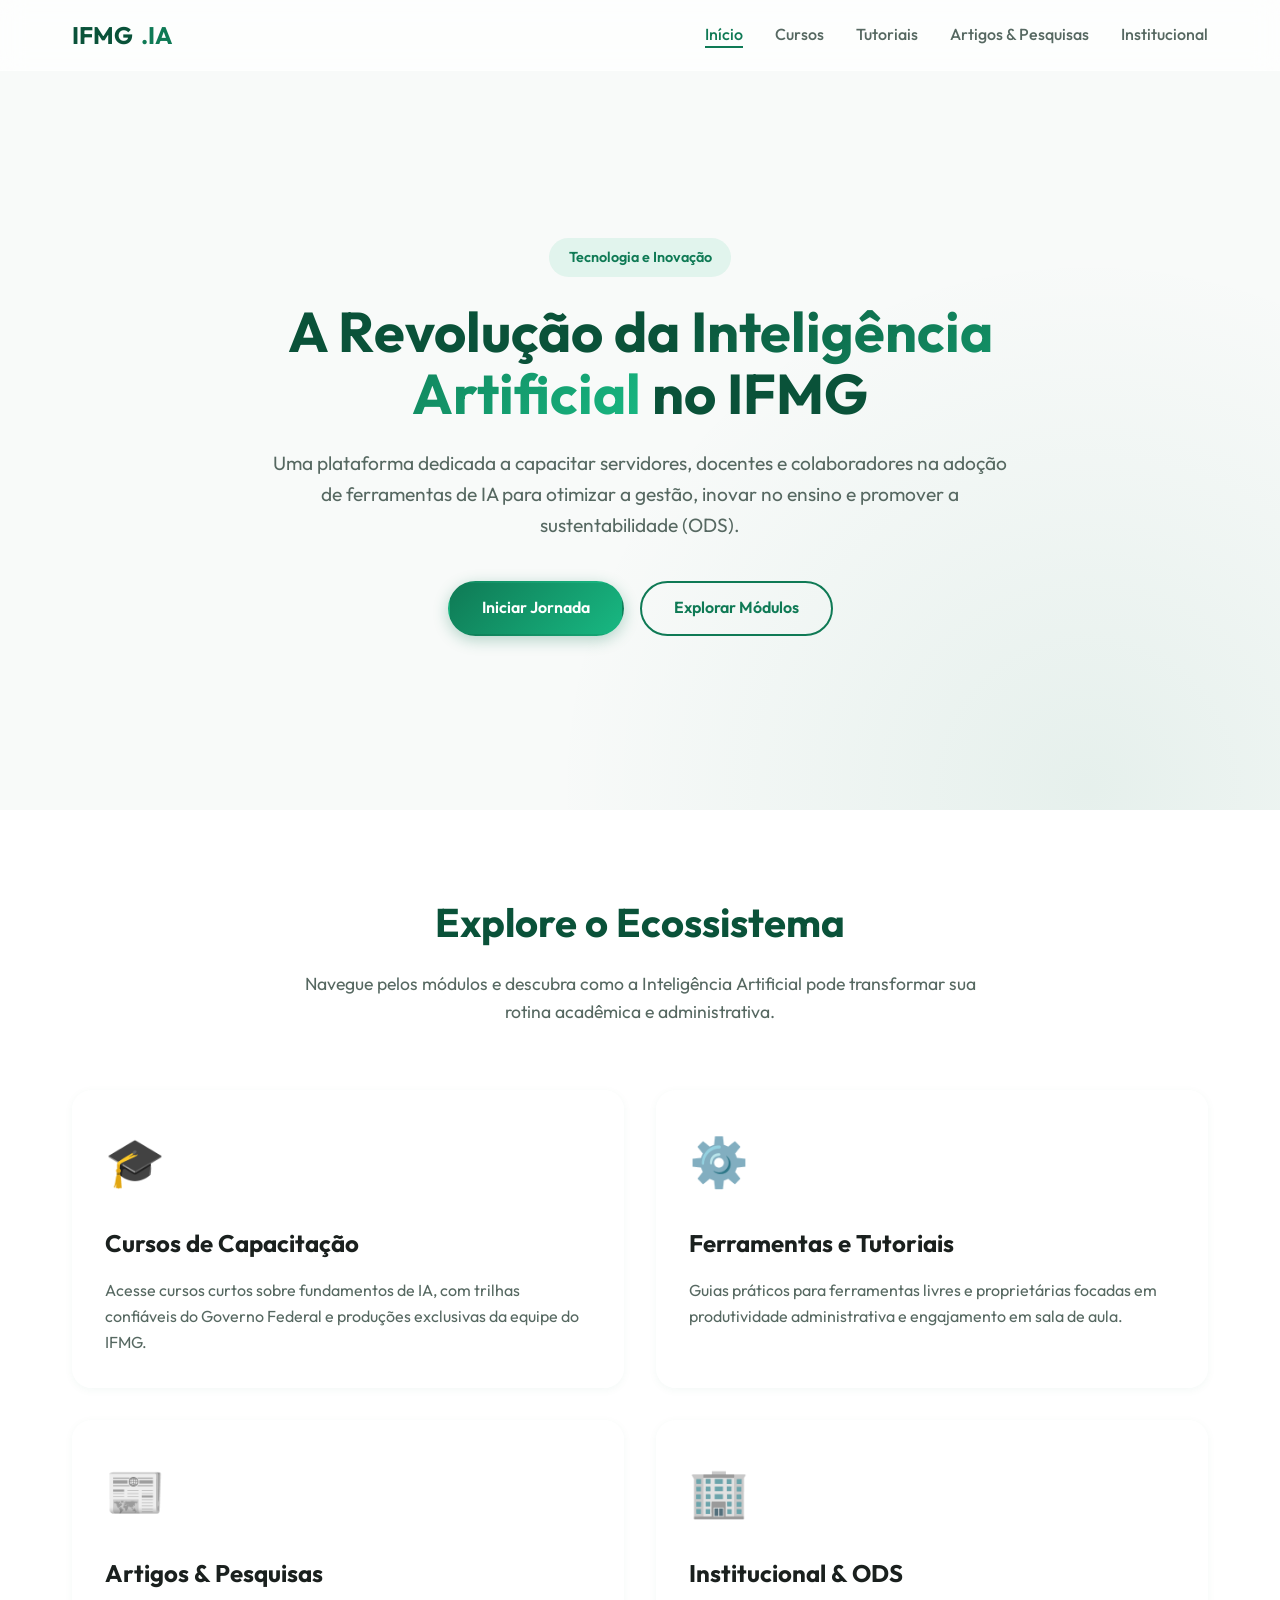
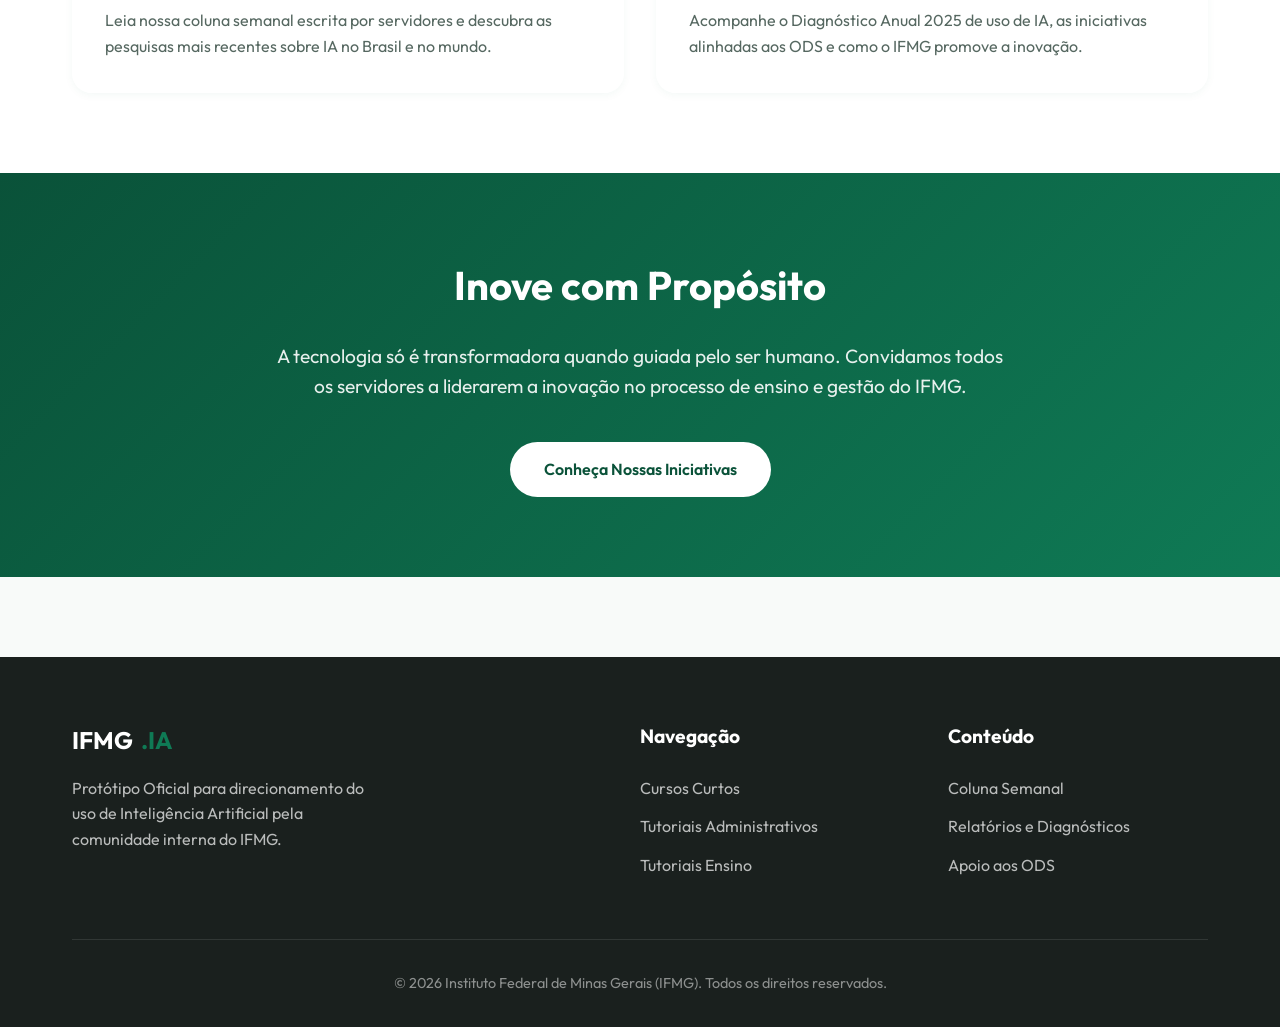
==== index.html @ 98dc353f "Commit inicial: Protótipo da Plataforma IA IFMG" ====
<!DOCTYPE html>
<html lang="pt-BR">
<head>
    <meta charset="UTF-8">
    <meta name="viewport" content="width=device-width, initial-scale=1.0">
    <title>Plataforma de IA | IFMG</title>
    <meta name="description" content="Plataforma oficial do IFMG com direcionamento quanto ao uso de Inteligência Artificial para a comunidade interna.">
    <link rel="stylesheet" href="css/style.css">
</head>
<body>
    <!-- Navbar -->
    <nav class="navbar" id="navbar">
        <div class="container nav-container">
            <a href="index.html" class="logo">IFMG<span>.IA</span></a>
            
            <button class="mobile-menu-btn" id="mobile-menu-btn" aria-label="Menu">
                ☰
            </button>

            <ul class="nav-links" id="nav-links">
                <li><a href="index.html" class="active">Início</a></li>
                <li><a href="cursos.html">Cursos</a></li>
                <li><a href="tutoriais.html">Tutoriais</a></li>
                <li><a href="artigos.html">Artigos & Pesquisas</a></li>
                <li><a href="institucional.html">Institucional</a></li>
            </ul>
        </div>
    </nav>

    <!-- Hero Section -->
    <header class="hero">
        <div class="container hero-content">
            <div class="tag fade-in-up">Tecnologia e Inovação</div>
            <h1 class="fade-in-up" style="transition-delay: 0.1s">
                A Revolução da <span class="gradient-text">Inteligência Artificial</span> no IFMG
            </h1>
            <p class="fade-in-up" style="transition-delay: 0.2s">
                Uma plataforma dedicada a capacitar servidores, docentes e colaboradores na adoção de ferramentas de IA para otimizar a gestão, inovar no ensino e promover a sustentabilidade (ODS).
            </p>
            <div class="hero-buttons fade-in-up" style="transition-delay: 0.3s">
                <a href="cursos.html" class="btn btn-primary">Iniciar Jornada</a>
                <a href="#explore" class="btn btn-outline">Explorar Módulos</a>
            </div>
        </div>
    </header>

    <!-- Modules Section -->
    <section class="section section-bg" id="explore">
        <div class="container">
            <div class="section-header fade-in-up">
                <h2>Explore o Ecossistema</h2>
                <p>Navegue pelos módulos e descubra como a Inteligência Artificial pode transformar sua rotina acadêmica e administrativa.</p>
            </div>
            
            <div class="grid grid-2">
                <!-- Card Cursos -->
                <a href="cursos.html" class="glass-card fade-in-up" style="transition-delay: 0.1s">
                    <div style="font-size: 3rem; margin-bottom: 1.5rem;">🎓</div>
                    <h3>Cursos de Capacitação</h3>
                    <p style="color: var(--text-muted); margin-top: 1rem;">
                        Acesse cursos curtos sobre fundamentos de IA, com trilhas confiáveis do Governo Federal e produções exclusivas da equipe do IFMG.
                    </p>
                </a>

                <!-- Card Tutoriais -->
                <a href="tutoriais.html" class="glass-card fade-in-up" style="transition-delay: 0.2s">
                    <div style="font-size: 3rem; margin-bottom: 1.5rem;">⚙️</div>
                    <h3>Ferramentas e Tutoriais</h3>
                    <p style="color: var(--text-muted); margin-top: 1rem;">
                        Guias práticos para ferramentas livres e proprietárias focadas em produtividade administrativa e engajamento em sala de aula.
                    </p>
                </a>

                <!-- Card Artigos -->
                <a href="artigos.html" class="glass-card fade-in-up" style="transition-delay: 0.3s">
                    <div style="font-size: 3rem; margin-bottom: 1.5rem;">📰</div>
                    <h3>Artigos & Pesquisas</h3>
                    <p style="color: var(--text-muted); margin-top: 1rem;">
                        Leia nossa coluna semanal escrita por servidores e descubra as pesquisas mais recentes sobre IA no Brasil e no mundo.
                    </p>
                </a>

                <!-- Card Institucional -->
                <a href="institucional.html" class="glass-card fade-in-up" style="transition-delay: 0.4s">
                    <div style="font-size: 3rem; margin-bottom: 1.5rem;">🏢</div>
                    <h3>Institucional & ODS</h3>
                    <p style="color: var(--text-muted); margin-top: 1rem;">
                        Acompanhe o Diagnóstico Anual 2025 de uso de IA, as iniciativas alinhadas aos ODS e como o IFMG promove a inovação.
                    </p>
                </a>
            </div>
        </div>
    </section>

    <!-- Inovação Banner -->
    <section class="section" style="background: linear-gradient(135deg, var(--primary-dark), var(--primary)); color: white;">
        <div class="container" style="text-align: center; max-width: 800px;">
            <h2 class="fade-in-up" style="font-size: 2.5rem; margin-bottom: 1.5rem; color: white;">Inove com Propósito</h2>
            <p class="fade-in-up" style="font-size: 1.2rem; margin-bottom: 2.5rem; color: rgba(255,255,255,0.9); transition-delay: 0.1s">
                A tecnologia só é transformadora quando guiada pelo ser humano. Convidamos todos os servidores a liderarem a inovação no processo de ensino e gestão do IFMG.
            </p>
            <a href="institucional.html#inovacao" class="btn fade-in-up" style="background: white; color: var(--primary-dark); transition-delay: 0.2s">Conheça Nossas Iniciativas</a>
        </div>
    </section>

    <!-- Footer -->
    <footer>
        <div class="container">
            <div class="footer-content">
                <div class="footer-brand">
                    <a href="index.html" class="logo">IFMG<span>.IA</span></a>
                    <p>Protótipo Oficial para direcionamento do uso de Inteligência Artificial pela comunidade interna do IFMG.</p>
                </div>
                <div class="footer-links">
                    <h4>Navegação</h4>
                    <ul>
                        <li><a href="cursos.html">Cursos Curtos</a></li>
                        <li><a href="tutoriais.html">Tutoriais Administrativos</a></li>
                        <li><a href="tutoriais.html#ensino">Tutoriais Ensino</a></li>
                    </ul>
                </div>
                <div class="footer-links">
                    <h4>Conteúdo</h4>
                    <ul>
                        <li><a href="artigos.html">Coluna Semanal</a></li>
                        <li><a href="institucional.html">Relatórios e Diagnósticos</a></li>
                        <li><a href="institucional.html">Apoio aos ODS</a></li>
                    </ul>
                </div>
            </div>
            <div class="footer-bottom">
                &copy; 2026 Instituto Federal de Minas Gerais (IFMG). Todos os direitos reservados.
            </div>
        </div>
    </footer>

    <script src="js/main.js"></script>
</body>
</html>
---- css/style.css ----
@import url('https://fonts.googleapis.com/css2?family=Outfit:wght@300;400;500;600;700&display=swap');

:root {
  /* Cores Principais - Tons de Verde Esmeralda (IFMG moderno) */
  --primary: #0F7A55;
  --primary-light: #18B882;
  --primary-dark: #0A5239;
  
  /* Secundárias e Acentos */
  --secondary: #E3352F; /* Vermelho IFMG para destaques sutis */
  --accent: #25C9A4;
  
  /* Tons de Fundo e Superfícies (Modo Light elegante) */
  --bg-color: #F8FAF9;
  --surface: #FFFFFF;
  --surface-glass: rgba(255, 255, 255, 0.7);
  --border-glass: rgba(255, 255, 255, 0.3);
  
  /* Textos */
  --text-main: #1A201E;
  --text-muted: #566861;
  
  /* Utilitários */
  --shadow-sm: 0 2px 8px rgba(15, 122, 85, 0.05);
  --shadow-md: 0 8px 24px rgba(15, 122, 85, 0.1);
  --shadow-lg: 0 16px 40px rgba(15, 122, 85, 0.15);
  
  --radius-md: 12px;
  --radius-lg: 20px;
  --radius-pill: 100px;
  
  --transition: all 0.3s cubic-bezier(0.25, 0.8, 0.25, 1);
}

/* Base Styles */
* {
  margin: 0;
  padding: 0;
  box-sizing: border-box;
}

body {
  font-family: 'Outfit', sans-serif;
  background-color: var(--bg-color);
  color: var(--text-main);
  line-height: 1.6;
  overflow-x: hidden;
  background-image: radial-gradient(circle at 15% 50%, rgba(24, 184, 130, 0.05), transparent 25%),
                    radial-gradient(circle at 85% 30%, rgba(15, 122, 85, 0.08), transparent 25%);
}

a {
  text-decoration: none;
  color: inherit;
}

ul {
  list-style: none;
}

img {
  max-width: 100%;
  height: auto;
  border-radius: var(--radius-md);
}

/* Container */
.container {
  width: 100%;
  max-width: 1200px;
  margin: 0 auto;
  padding: 0 2rem;
}

/* Navbar */
.navbar {
  position: fixed;
  top: 0;
  left: 0;
  width: 100%;
  padding: 1rem 0;
  background: var(--surface-glass);
  backdrop-filter: blur(12px);
  -webkit-backdrop-filter: blur(12px);
  border-bottom: 1px solid rgba(255, 255, 255, 0.5);
  z-index: 1000;
  transition: var(--transition);
}

.navbar.scrolled {
  padding: 0.8rem 0;
  box-shadow: var(--shadow-sm);
  background: rgba(255, 255, 255, 0.9);
}

.nav-container {
  display: flex;
  justify-content: space-between;
  align-items: center;
}

.logo {
  font-size: 1.5rem;
  font-weight: 700;
  color: var(--primary-dark);
  display: flex;
  align-items: center;
  gap: 0.5rem;
}

.logo span {
  color: var(--primary);
}

.logo-img {
  height: 32px;
  width: auto;
}

.nav-links {
  display: flex;
  gap: 2rem;
}

.nav-links a {
  font-weight: 500;
  color: var(--text-muted);
  transition: var(--transition);
  position: relative;
}

.nav-links a::after {
  content: '';
  position: absolute;
  bottom: -4px;
  left: 0;
  width: 0%;
  height: 2px;
  background-color: var(--primary);
  transition: var(--transition);
}

.nav-links a:hover,
.nav-links a.active {
  color: var(--primary);
}

.nav-links a:hover::after,
.nav-links a.active::after {
  width: 100%;
}

/* Mobile Menu Button */
.mobile-menu-btn {
  display: none;
  background: none;
  border: none;
  font-size: 1.5rem;
  color: var(--text-main);
  cursor: pointer;
}

/* Buttons */
.btn {
  display: inline-flex;
  align-items: center;
  justify-content: center;
  padding: 0.8rem 2rem;
  font-weight: 600;
  border-radius: var(--radius-pill);
  transition: var(--transition);
  cursor: pointer;
  border: 2px solid transparent;
}

.btn-primary {
  background: linear-gradient(135deg, var(--primary), var(--primary-light));
  color: white;
  box-shadow: 0 4px 15px rgba(15, 122, 85, 0.3);
}

.btn-primary:hover {
  transform: translateY(-2px);
  box-shadow: 0 6px 20px rgba(15, 122, 85, 0.4);
}

.btn-outline {
  border-color: var(--primary);
  color: var(--primary);
  background: transparent;
}

.btn-outline:hover {
  background: var(--primary);
  color: white;
}

/* Hero Section */
.hero {
  padding: 10rem 0 6rem;
  min-height: 90vh;
  display: flex;
  align-items: center;
  position: relative;
}

.hero-content {
  text-align: center;
  max-width: 800px;
  margin: 0 auto;
}

.hero .tag {
  display: inline-block;
  padding: 0.5rem 1.2rem;
  background: rgba(24, 184, 130, 0.1);
  color: var(--primary);
  border-radius: var(--radius-pill);
  font-weight: 600;
  font-size: 0.9rem;
  margin-bottom: 1.5rem;
}

.hero h1 {
  font-size: 3.5rem;
  font-weight: 700;
  line-height: 1.1;
  margin-bottom: 1.5rem;
  color: var(--primary-dark);
}

.hero .gradient-text {
  background: linear-gradient(135deg, var(--primary-dark), var(--primary-light));
  -webkit-background-clip: text;
  -webkit-text-fill-color: transparent;
  background-clip: text;
}

.hero p {
  font-size: 1.2rem;
  color: var(--text-muted);
  margin-bottom: 2.5rem;
}

.hero-buttons {
  display: flex;
  gap: 1rem;
  justify-content: center;
}

/* Sections */
.section {
  padding: 5rem 0;
}

.section-bg {
  background: var(--surface);
}

.section-header {
  text-align: center;
  margin-bottom: 4rem;
  max-width: 700px;
  margin-left: auto;
  margin-right: auto;
}

.section-header h2 {
  font-size: 2.5rem;
  color: var(--primary-dark);
  margin-bottom: 1rem;
}

.section-header p {
  color: var(--text-muted);
  font-size: 1.1rem;
}

/* Grid Layouts */
.grid {
  display: grid;
  gap: 2rem;
}

.grid-2 { grid-template-columns: repeat(2, 1fr); }
.grid-3 { grid-template-columns: repeat(3, 1fr); }

/* Glass Cards */
.glass-card {
  background: var(--surface-glass);
  backdrop-filter: blur(16px);
  -webkit-backdrop-filter: blur(16px);
  border: 1px solid var(--border-glass);
  border-radius: var(--radius-lg);
  padding: 2rem;
  box-shadow: var(--shadow-sm);
  transition: var(--transition);
  height: 100%;
}

.glass-card:hover {
  transform: translateY(-5px);
  box-shadow: var(--shadow-lg);
  border-color: rgba(24, 184, 130, 0.3);
}

.glass-card h3 {
  font-size: 1.5rem;
  color: var(--text-main);
  margin-bottom: 1rem;
}

/* Content Layouts */
.content-wrapper {
  display: flex;
  flex-direction: column;
  gap: 3rem;
}

.content-block {
  background: var(--surface);
  border-radius: var(--radius-lg);
  padding: 3rem;
  box-shadow: var(--shadow-md);
}

.content-block h2 {
  color: var(--primary-dark);
  font-size: 2rem;
  margin-bottom: 1.5rem;
  border-bottom: 2px solid rgba(24, 184, 130, 0.2);
  padding-bottom: 0.5rem;
  display: inline-block;
}

.content-block p {
  margin-bottom: 1.5rem;
  font-size: 1.1rem;
}

/* List Styling */
.styled-list {
  list-style: none;
  margin-top: 1rem;
}

.styled-list li {
  position: relative;
  padding-left: 2rem;
  margin-bottom: 1rem;
  font-size: 1.1rem;
}

.styled-list li::before {
  content: '✓';
  position: absolute;
  left: 0;
  top: 0;
  color: var(--primary);
  font-weight: bold;
}

/* Badges / Tags */
.badge {
  display: inline-block;
  padding: 0.3rem 0.8rem;
  border-radius: var(--radius-pill);
  font-size: 0.85rem;
  font-weight: 600;
  margin-bottom: 1rem;
}

.badge-free { background: rgba(24, 184, 130, 0.1); color: var(--primary); }
.badge-paid { background: rgba(227, 53, 47, 0.1); color: var(--secondary); }

/* Resource Item */
.resource-item {
  display: flex;
  align-items: flex-start;
  gap: 1.5rem;
  padding: 1.5rem;
  border: 1px solid rgba(0,0,0,0.05);
  border-radius: var(--radius-md);
  margin-bottom: 1.5rem;
  transition: var(--transition);
}

.resource-item:hover {
  border-color: var(--primary-light);
  box-shadow: var(--shadow-sm);
}

.resource-icon {
  font-size: 2.5rem;
  background: rgba(24, 184, 130, 0.1);
  width: 60px;
  height: 60px;
  display: flex;
  align-items: center;
  justify-content: center;
  border-radius: var(--radius-md);
}

.resource-content h4 {
  font-size: 1.2rem;
  margin-bottom: 0.5rem;
}

.resource-meta {
  font-size: 0.9rem;
  color: var(--text-muted);
  display: flex;
  gap: 1rem;
  margin-top: 0.8rem;
}

/* Footer */
footer {
  background: var(--text-main);
  color: white;
  padding: 4rem 0 2rem;
  margin-top: 5rem;
}

.footer-content {
  display: grid;
  grid-template-columns: 2fr 1fr 1fr;
  gap: 3rem;
  margin-bottom: 3rem;
}

.footer-brand .logo {
  color: white;
  margin-bottom: 1rem;
}

.footer-brand p {
  color: rgba(255, 255, 255, 0.7);
  max-width: 300px;
}

.footer-links h4 {
  font-size: 1.2rem;
  margin-bottom: 1.5rem;
}

.footer-links ul li {
  margin-bottom: 0.8rem;
}

.footer-links a {
  color: rgba(255, 255, 255, 0.7);
  transition: var(--transition);
}

.footer-links a:hover {
  color: var(--primary-light);
  padding-left: 5px;
}

.footer-bottom {
  text-align: center;
  padding-top: 2rem;
  border-top: 1px solid rgba(255, 255, 255, 0.1);
  color: rgba(255, 255, 255, 0.5);
  font-size: 0.9rem;
}

/* Animations */
.fade-in-up {
  opacity: 0;
  transform: translateY(30px);
  transition: opacity 0.8s ease, transform 0.8s ease;
}

.fade-in-up.visible {
  opacity: 1;
  transform: translateY(0);
}

/* Responsive */
@media (max-width: 992px) {
  .hero h1 { font-size: 2.8rem; }
  .grid-3 { grid-template-columns: repeat(2, 1fr); }
  .footer-content { grid-template-columns: 1fr 1fr; }
}

@media (max-width: 768px) {
  .mobile-menu-btn { display: block; }
  
  .nav-links {
    position: fixed;
    top: 70px;
    left: 0;
    width: 100%;
    background: var(--surface);
    flex-direction: column;
    gap: 0;
    box-shadow: var(--shadow-md);
    clip-path: circle(0 at top right);
    transition: clip-path 0.5s ease-out;
  }

  .nav-links.active {
    clip-path: circle(150% at top right);
  }

  .nav-links li {
    width: 100%;
    text-align: center;
  }

  .nav-links a {
    display: block;
    padding: 1.5rem;
    border-bottom: 1px solid rgba(0,0,0,0.05);
  }

  .hero { padding: 8rem 0 4rem; }
  .hero h1 { font-size: 2.2rem; }
  .grid-2, .grid-3 { grid-template-columns: 1fr; }
  .footer-content { grid-template-columns: 1fr; }
  
  .resource-item { flex-direction: column; }
}
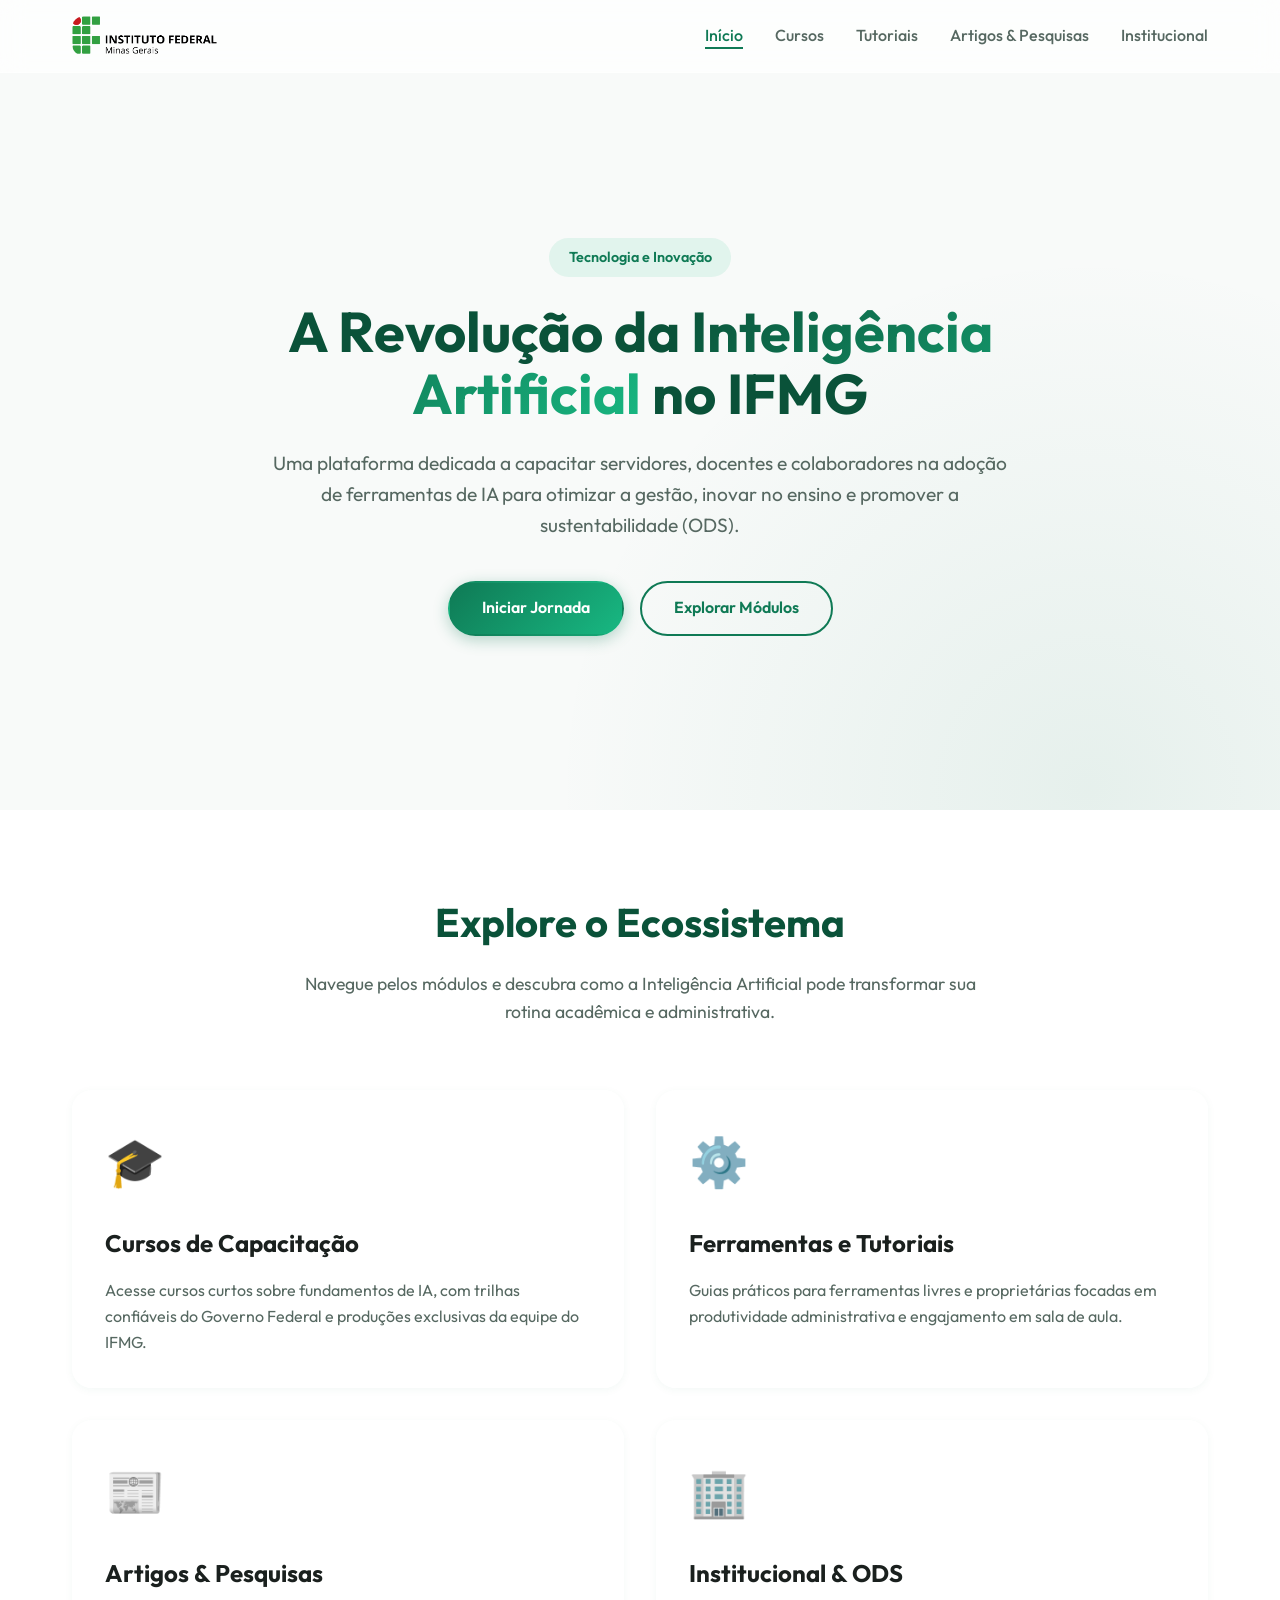
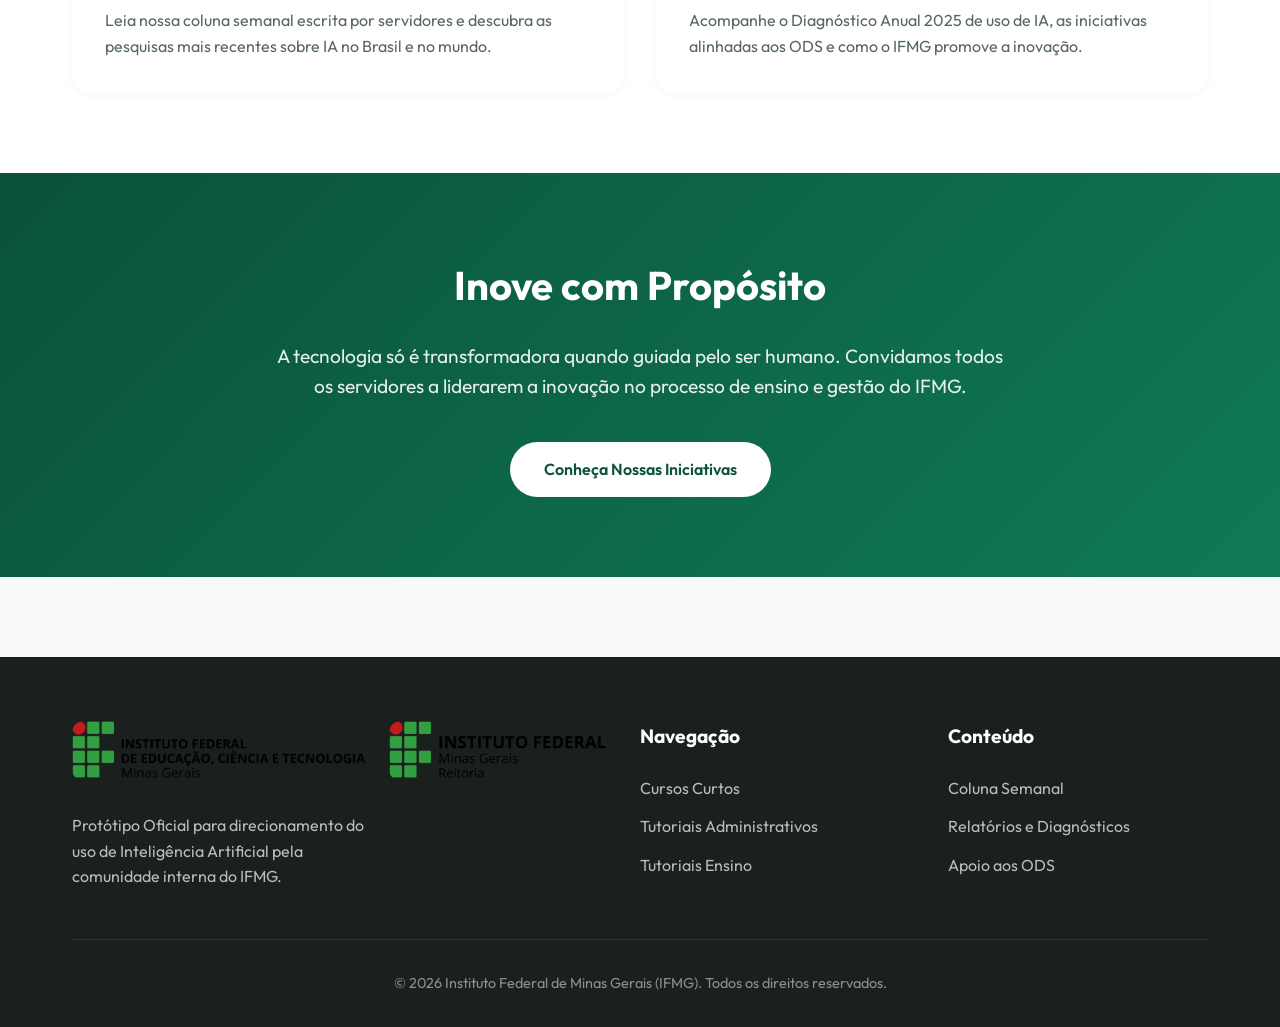
==== commit 65f8b57e: "Atualiza design: insere logotipos do IFMG e inclui seção com documentos oficais" ====
--- a/index.html
+++ b/index.html
@@ -11,7 +11,9 @@
     <!-- Navbar -->
     <nav class="navbar" id="navbar">
         <div class="container nav-container">
-            <a href="index.html" class="logo">IFMG<span>.IA</span></a>
+            <a href="index.html" class="logo">
+                <img src="imagens/ifmg-simples.png" alt="IFMG IA" class="logo-img">
+            </a>
             
             <button class="mobile-menu-btn" id="mobile-menu-btn" aria-label="Menu">
                 ☰
@@ -108,7 +110,10 @@
         <div class="container">
             <div class="footer-content">
                 <div class="footer-brand">
-                    <a href="index.html" class="logo">IFMG<span>.IA</span></a>
+                    <div class="footer-logos-group">
+                        <img src="imagens/ifmg-completa.png" alt="IFMG" class="footer-logo">
+                        <img src="imagens/reitoria.png" alt="Reitoria IFMG" class="footer-logo">
+                    </div>
                     <p>Protótipo Oficial para direcionamento do uso de Inteligência Artificial pela comunidade interna do IFMG.</p>
                 </div>
                 <div class="footer-links">
--- a/css/style.css
+++ b/css/style.css
@@ -113,8 +113,23 @@
 }
 
 .logo-img {
-  height: 32px;
+  height: 40px;
   width: auto;
+  display: block;
+}
+
+.footer-logo {
+  height: 60px;
+  width: auto;
+  margin-bottom: 1rem;
+  display: block;
+}
+
+.footer-logos-group {
+  display: flex;
+  gap: 1.5rem;
+  align-items: center;
+  margin-bottom: 1rem;
 }
 
 .nav-links {
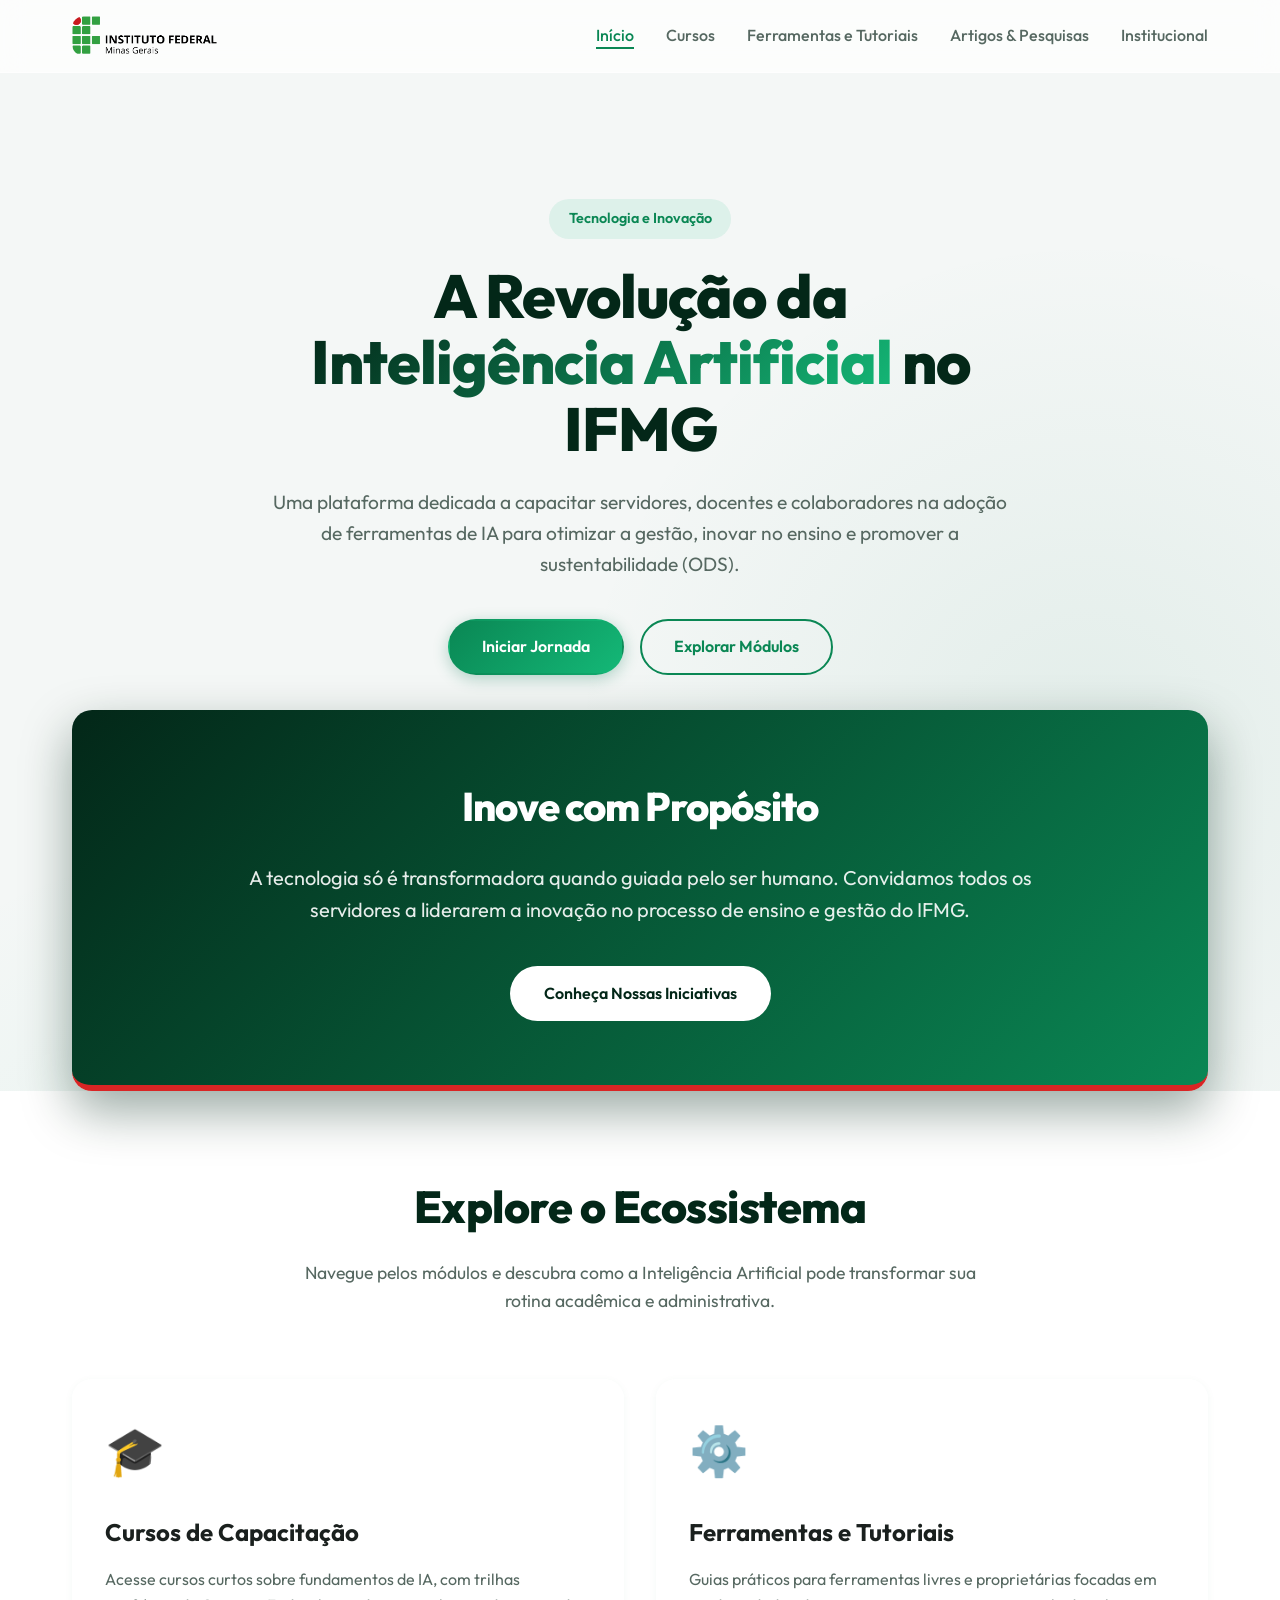
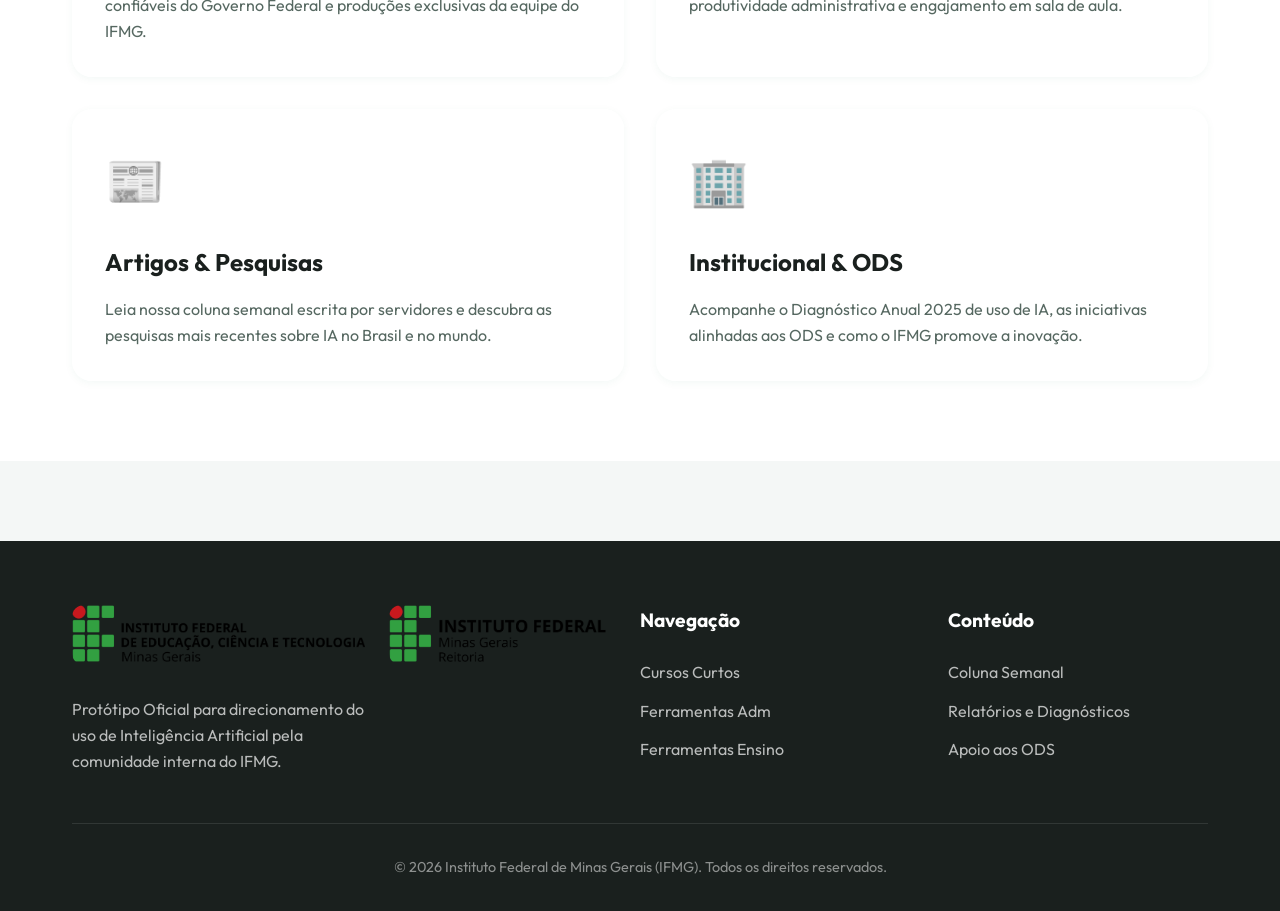
==== commit 1812591c: "Aumenta o impacto do design e move citação para o topo" ====
--- a/index.html
+++ b/index.html
@@ -22,7 +22,7 @@
             <ul class="nav-links" id="nav-links">
                 <li><a href="index.html" class="active">Início</a></li>
                 <li><a href="cursos.html">Cursos</a></li>
-                <li><a href="tutoriais.html">Tutoriais</a></li>
+                <li><a href="tutoriais.html">Ferramentas e Tutoriais</a></li>
                 <li><a href="artigos.html">Artigos & Pesquisas</a></li>
                 <li><a href="institucional.html">Institucional</a></li>
             </ul>
@@ -46,6 +46,16 @@
         </div>
     </header>
 
+    <!-- Inovação Overlap Banner -->
+    <div class="container">
+        <div class="overlap-banner fade-in-up" style="transition-delay: 0.4s">
+            <h2>Inove com Propósito</h2>
+            <p>
+                A tecnologia só é transformadora quando guiada pelo ser humano. Convidamos todos os servidores a liderarem a inovação no processo de ensino e gestão do IFMG.
+            </p>
+            <a href="institucional.html#inovacao" class="btn" style="background: white; color: var(--primary-dark);">Conheça Nossas Iniciativas</a>
+        </div>
+    </div>
     <!-- Modules Section -->
     <section class="section section-bg" id="explore">
         <div class="container">
@@ -94,16 +104,7 @@
         </div>
     </section>
 
-    <!-- Inovação Banner -->
-    <section class="section" style="background: linear-gradient(135deg, var(--primary-dark), var(--primary)); color: white;">
-        <div class="container" style="text-align: center; max-width: 800px;">
-            <h2 class="fade-in-up" style="font-size: 2.5rem; margin-bottom: 1.5rem; color: white;">Inove com Propósito</h2>
-            <p class="fade-in-up" style="font-size: 1.2rem; margin-bottom: 2.5rem; color: rgba(255,255,255,0.9); transition-delay: 0.1s">
-                A tecnologia só é transformadora quando guiada pelo ser humano. Convidamos todos os servidores a liderarem a inovação no processo de ensino e gestão do IFMG.
-            </p>
-            <a href="institucional.html#inovacao" class="btn fade-in-up" style="background: white; color: var(--primary-dark); transition-delay: 0.2s">Conheça Nossas Iniciativas</a>
-        </div>
-    </section>
+
 
     <!-- Footer -->
     <footer>
@@ -120,8 +121,8 @@
                     <h4>Navegação</h4>
                     <ul>
                         <li><a href="cursos.html">Cursos Curtos</a></li>
-                        <li><a href="tutoriais.html">Tutoriais Administrativos</a></li>
-                        <li><a href="tutoriais.html#ensino">Tutoriais Ensino</a></li>
+                        <li><a href="tutoriais.html">Ferramentas Adm</a></li>
+                        <li><a href="tutoriais.html#ensino">Ferramentas Ensino</a></li>
                     </ul>
                 </div>
                 <div class="footer-links">
--- a/css/style.css
+++ b/css/style.css
@@ -1,17 +1,17 @@
 @import url('https://fonts.googleapis.com/css2?family=Outfit:wght@300;400;500;600;700&display=swap');
 
 :root {
-  /* Cores Principais - Tons de Verde Esmeralda (IFMG moderno) */
-  --primary: #0F7A55;
-  --primary-light: #18B882;
-  --primary-dark: #0A5239;
+  /* Cores Principais - Tons mais escuros e vibrantes (Alto Impacto) */
+  --primary: #0A8754; 
+  --primary-light: #14B877;
+  --primary-dark: #032718;
   
   /* Secundárias e Acentos */
-  --secondary: #E3352F; /* Vermelho IFMG para destaques sutis */
-  --accent: #25C9A4;
-  
-  /* Tons de Fundo e Superfícies (Modo Light elegante) */
-  --bg-color: #F8FAF9;
+  --secondary: #D92525; /* Vermelho mais forte */
+  --accent: #11D494;
+  
+  /* Tons de Fundo e Superfícies */
+  --bg-color: #F4F7F6;
   --surface: #FFFFFF;
   --surface-glass: rgba(255, 255, 255, 0.7);
   --border-glass: rgba(255, 255, 255, 0.3);
@@ -237,11 +237,12 @@
 }
 
 .hero h1 {
-  font-size: 3.5rem;
-  font-weight: 700;
+  font-size: 3.8rem;
+  font-weight: 800;
   line-height: 1.1;
   margin-bottom: 1.5rem;
   color: var(--primary-dark);
+  letter-spacing: -1px;
 }
 
 .hero .gradient-text {
@@ -281,9 +282,11 @@
 }
 
 .section-header h2 {
-  font-size: 2.5rem;
+  font-size: 2.8rem;
+  font-weight: 800;
   color: var(--primary-dark);
   margin-bottom: 1rem;
+  letter-spacing: -0.5px;
 }
 
 .section-header p {
@@ -323,6 +326,36 @@
   font-size: 1.5rem;
   color: var(--text-main);
   margin-bottom: 1rem;
+}
+
+/* Overlap Banner (Design Forte) */
+.overlap-banner {
+  background: linear-gradient(135deg, var(--primary-dark), var(--primary));
+  color: white;
+  border-radius: var(--radius-lg);
+  padding: 4rem 3rem;
+  margin-top: -100px;
+  position: relative;
+  z-index: 10;
+  box-shadow: 0 20px 50px rgba(3, 39, 24, 0.4);
+  text-align: center;
+  border-bottom: 6px solid var(--secondary);
+}
+
+.overlap-banner h2 {
+  font-size: 2.5rem;
+  font-weight: 800;
+  margin-bottom: 1.5rem;
+  color: white;
+  letter-spacing: -1px;
+}
+
+.overlap-banner p {
+  font-size: 1.25rem;
+  color: rgba(255, 255, 255, 0.9);
+  max-width: 800px;
+  margin: 0 auto 2.5rem;
+  line-height: 1.6;
 }
 
 /* Content Layouts */
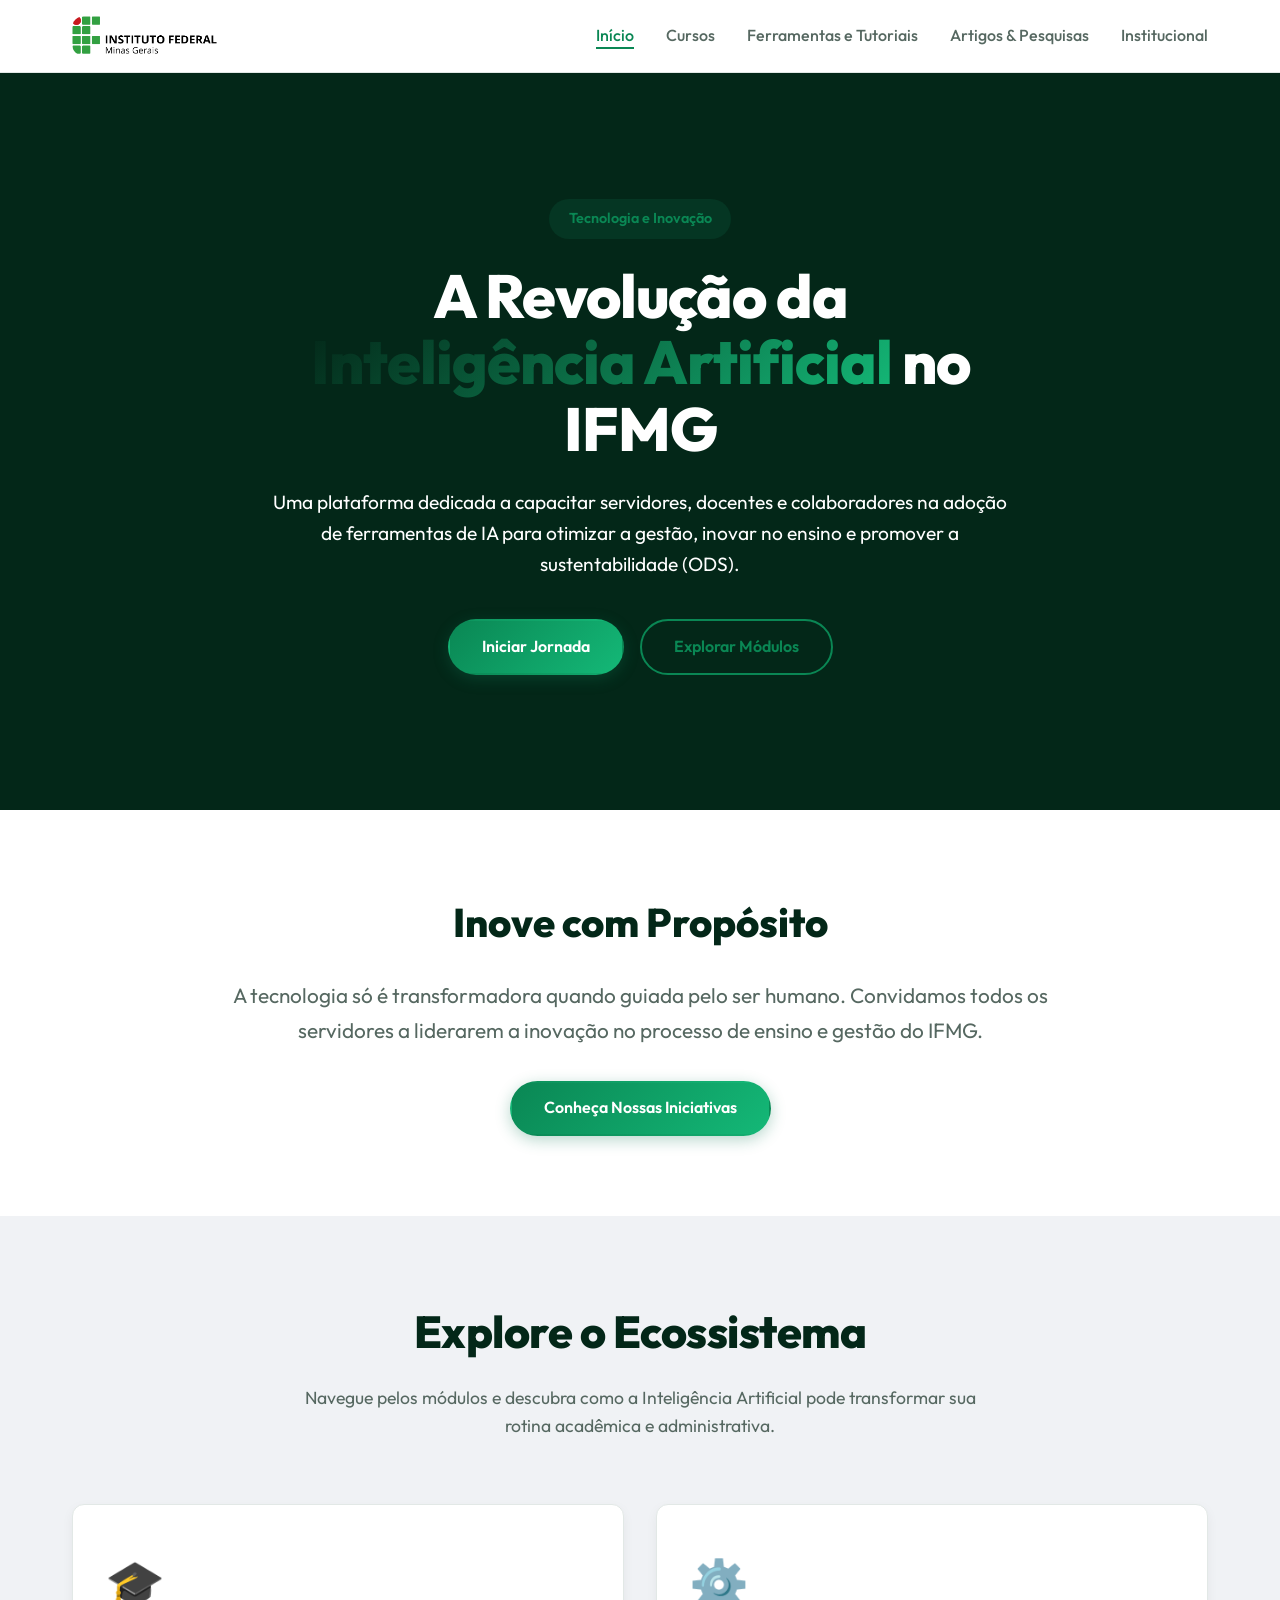
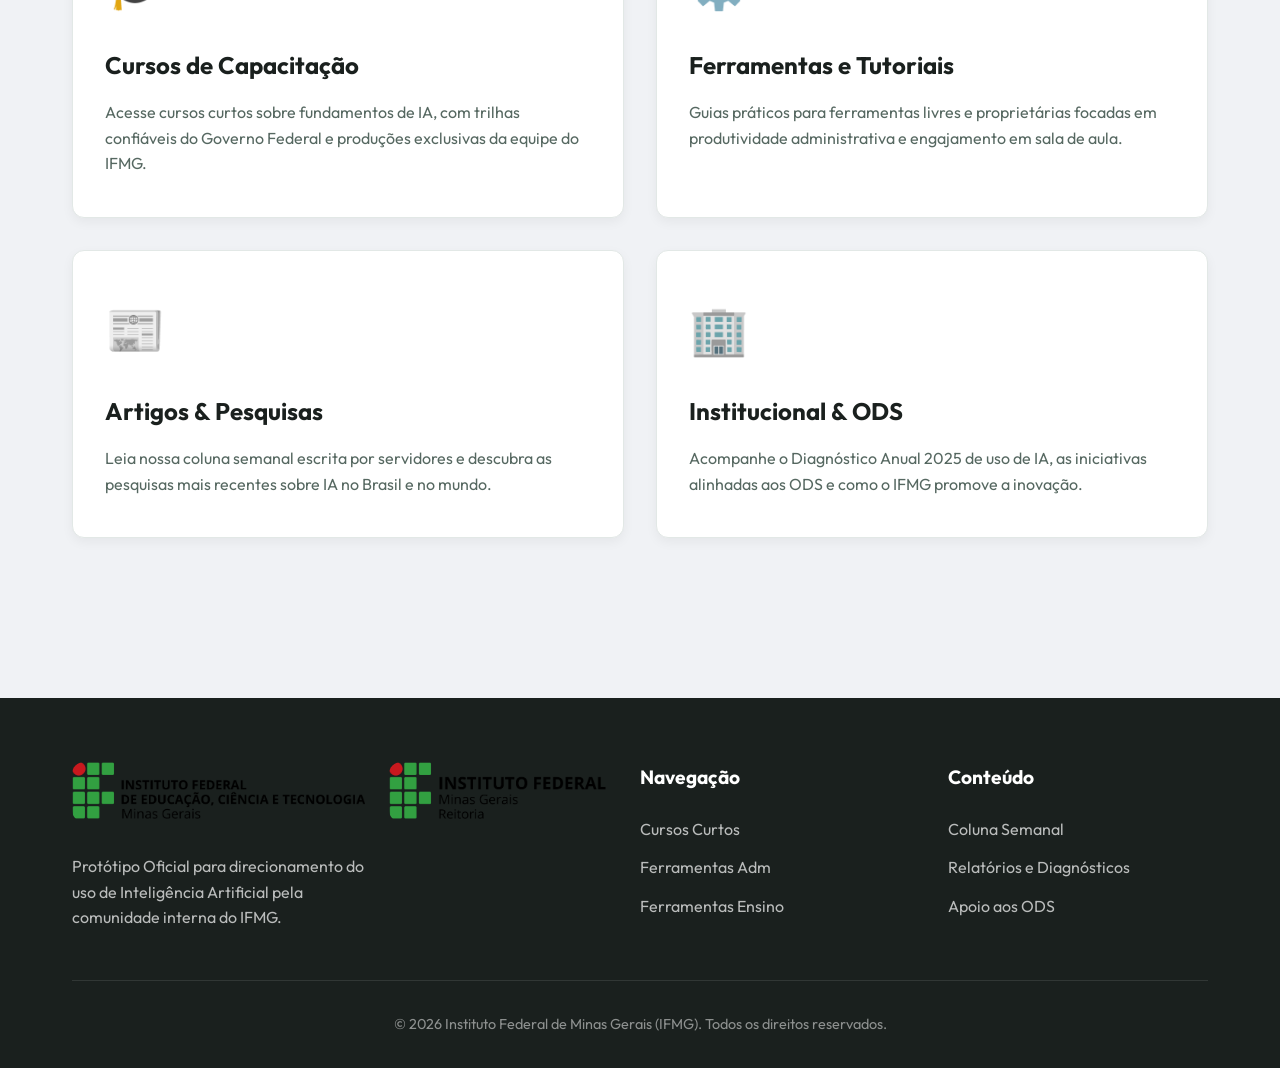
==== commit 4a370ee5: "Migra design para blocos corporativos estilo WordPress sem sobreposições" ====
--- a/index.html
+++ b/index.html
@@ -30,7 +30,7 @@
     </nav>
 
     <!-- Hero Section -->
-    <header class="hero">
+    <header class="hero bg-dark">
         <div class="container hero-content">
             <div class="tag fade-in-up">Tecnologia e Inovação</div>
             <h1 class="fade-in-up" style="transition-delay: 0.1s">
@@ -46,18 +46,21 @@
         </div>
     </header>
 
-    <!-- Inovação Overlap Banner -->
-    <div class="container">
-        <div class="overlap-banner fade-in-up" style="transition-delay: 0.4s">
-            <h2>Inove com Propósito</h2>
-            <p>
-                A tecnologia só é transformadora quando guiada pelo ser humano. Convidamos todos os servidores a liderarem a inovação no processo de ensino e gestão do IFMG.
-            </p>
-            <a href="institucional.html#inovacao" class="btn" style="background: white; color: var(--primary-dark);">Conheça Nossas Iniciativas</a>
+    <!-- Inovação Banner -->
+    <section class="section bg-white">
+        <div class="container">
+            <div class="quote-banner fade-in-up" style="transition-delay: 0.1s">
+                <h2>Inove com Propósito</h2>
+                <p>
+                    A tecnologia só é transformadora quando guiada pelo ser humano. Convidamos todos os servidores a liderarem a inovação no processo de ensino e gestão do IFMG.
+                </p>
+                <a href="institucional.html#inovacao" class="btn btn-primary">Conheça Nossas Iniciativas</a>
+            </div>
         </div>
-    </div>
+    </section>
+
     <!-- Modules Section -->
-    <section class="section section-bg" id="explore">
+    <section class="section bg-light" id="explore">
         <div class="container">
             <div class="section-header fade-in-up">
                 <h2>Explore o Ecossistema</h2>
@@ -66,7 +69,7 @@
             
             <div class="grid grid-2">
                 <!-- Card Cursos -->
-                <a href="cursos.html" class="glass-card fade-in-up" style="transition-delay: 0.1s">
+                <a href="cursos.html" class="solid-card fade-in-up" style="transition-delay: 0.1s">
                     <div style="font-size: 3rem; margin-bottom: 1.5rem;">🎓</div>
                     <h3>Cursos de Capacitação</h3>
                     <p style="color: var(--text-muted); margin-top: 1rem;">
@@ -75,7 +78,7 @@
                 </a>
 
                 <!-- Card Tutoriais -->
-                <a href="tutoriais.html" class="glass-card fade-in-up" style="transition-delay: 0.2s">
+                <a href="tutoriais.html" class="solid-card fade-in-up" style="transition-delay: 0.2s">
                     <div style="font-size: 3rem; margin-bottom: 1.5rem;">⚙️</div>
                     <h3>Ferramentas e Tutoriais</h3>
                     <p style="color: var(--text-muted); margin-top: 1rem;">
@@ -84,7 +87,7 @@
                 </a>
 
                 <!-- Card Artigos -->
-                <a href="artigos.html" class="glass-card fade-in-up" style="transition-delay: 0.3s">
+                <a href="artigos.html" class="solid-card fade-in-up" style="transition-delay: 0.3s">
                     <div style="font-size: 3rem; margin-bottom: 1.5rem;">📰</div>
                     <h3>Artigos & Pesquisas</h3>
                     <p style="color: var(--text-muted); margin-top: 1rem;">
@@ -93,7 +96,7 @@
                 </a>
 
                 <!-- Card Institucional -->
-                <a href="institucional.html" class="glass-card fade-in-up" style="transition-delay: 0.4s">
+                <a href="institucional.html" class="solid-card fade-in-up" style="transition-delay: 0.4s">
                     <div style="font-size: 3rem; margin-bottom: 1.5rem;">🏢</div>
                     <h3>Institucional & ODS</h3>
                     <p style="color: var(--text-muted); margin-top: 1rem;">
--- a/css/style.css
+++ b/css/style.css
@@ -11,10 +11,10 @@
   --accent: #11D494;
   
   /* Tons de Fundo e Superfícies */
-  --bg-color: #F4F7F6;
+  --bg-color: #F0F2F5; /* Cinza claro estilo WP */
   --surface: #FFFFFF;
-  --surface-glass: rgba(255, 255, 255, 0.7);
-  --border-glass: rgba(255, 255, 255, 0.3);
+  --surface-alt: #F8F9FA;
+  --border-color: #E2E8E6;
   
   /* Textos */
   --text-main: #1A201E;
@@ -79,10 +79,8 @@
   left: 0;
   width: 100%;
   padding: 1rem 0;
-  background: var(--surface-glass);
-  backdrop-filter: blur(12px);
-  -webkit-backdrop-filter: blur(12px);
-  border-bottom: 1px solid rgba(255, 255, 255, 0.5);
+  background: var(--surface);
+  border-bottom: 1px solid var(--border-color);
   z-index: 1000;
   transition: var(--transition);
 }
@@ -254,8 +252,29 @@
 
 .hero p {
   font-size: 1.2rem;
-  color: var(--text-muted);
+  color: inherit;
+  opacity: 0.9;
   margin-bottom: 2.5rem;
+}
+
+/* Background Utilities */
+.bg-dark {
+  background-color: var(--primary-dark);
+  color: white;
+}
+.bg-dark h1, .bg-dark h2, .bg-dark h3 {
+  color: white;
+}
+.bg-dark .text-muted {
+  color: rgba(255,255,255,0.7);
+}
+
+.bg-light {
+  background-color: var(--bg-color);
+}
+
+.bg-white {
+  background-color: var(--surface);
 }
 
 .hero-buttons {
@@ -303,59 +322,46 @@
 .grid-2 { grid-template-columns: repeat(2, 1fr); }
 .grid-3 { grid-template-columns: repeat(3, 1fr); }
 
-/* Glass Cards */
-.glass-card {
-  background: var(--surface-glass);
-  backdrop-filter: blur(16px);
-  -webkit-backdrop-filter: blur(16px);
-  border: 1px solid var(--border-glass);
-  border-radius: var(--radius-lg);
-  padding: 2rem;
-  box-shadow: var(--shadow-sm);
+/* Solid Cards (Estilo WP) */
+.solid-card {
+  background: var(--surface);
+  border: 1px solid var(--border-color);
+  border-radius: var(--radius-md);
+  padding: 2.5rem 2rem;
+  box-shadow: 0 4px 12px rgba(0,0,0,0.05);
   transition: var(--transition);
   height: 100%;
 }
 
-.glass-card:hover {
+.solid-card:hover {
   transform: translateY(-5px);
-  box-shadow: var(--shadow-lg);
-  border-color: rgba(24, 184, 130, 0.3);
-}
-
-.glass-card h3 {
+  box-shadow: 0 12px 30px rgba(0,0,0,0.08);
+  border-color: var(--primary-light);
+}
+
+.solid-card h3 {
   font-size: 1.5rem;
   color: var(--text-main);
   margin-bottom: 1rem;
 }
 
-/* Overlap Banner (Design Forte) */
-.overlap-banner {
-  background: linear-gradient(135deg, var(--primary-dark), var(--primary));
-  color: white;
-  border-radius: var(--radius-lg);
-  padding: 4rem 3rem;
-  margin-top: -100px;
-  position: relative;
-  z-index: 10;
-  box-shadow: 0 20px 50px rgba(3, 39, 24, 0.4);
+/* Banner Citação */
+.quote-banner {
   text-align: center;
-  border-bottom: 6px solid var(--secondary);
-}
-
-.overlap-banner h2 {
+  max-width: 900px;
+  margin: 0 auto;
+}
+.quote-banner h2 {
   font-size: 2.5rem;
   font-weight: 800;
   margin-bottom: 1.5rem;
-  color: white;
-  letter-spacing: -1px;
-}
-
-.overlap-banner p {
-  font-size: 1.25rem;
-  color: rgba(255, 255, 255, 0.9);
-  max-width: 800px;
-  margin: 0 auto 2.5rem;
-  line-height: 1.6;
+  color: var(--primary-dark);
+}
+.quote-banner p {
+  font-size: 1.3rem;
+  color: var(--text-muted);
+  line-height: 1.7;
+  margin-bottom: 2rem;
 }
 
 /* Content Layouts */
